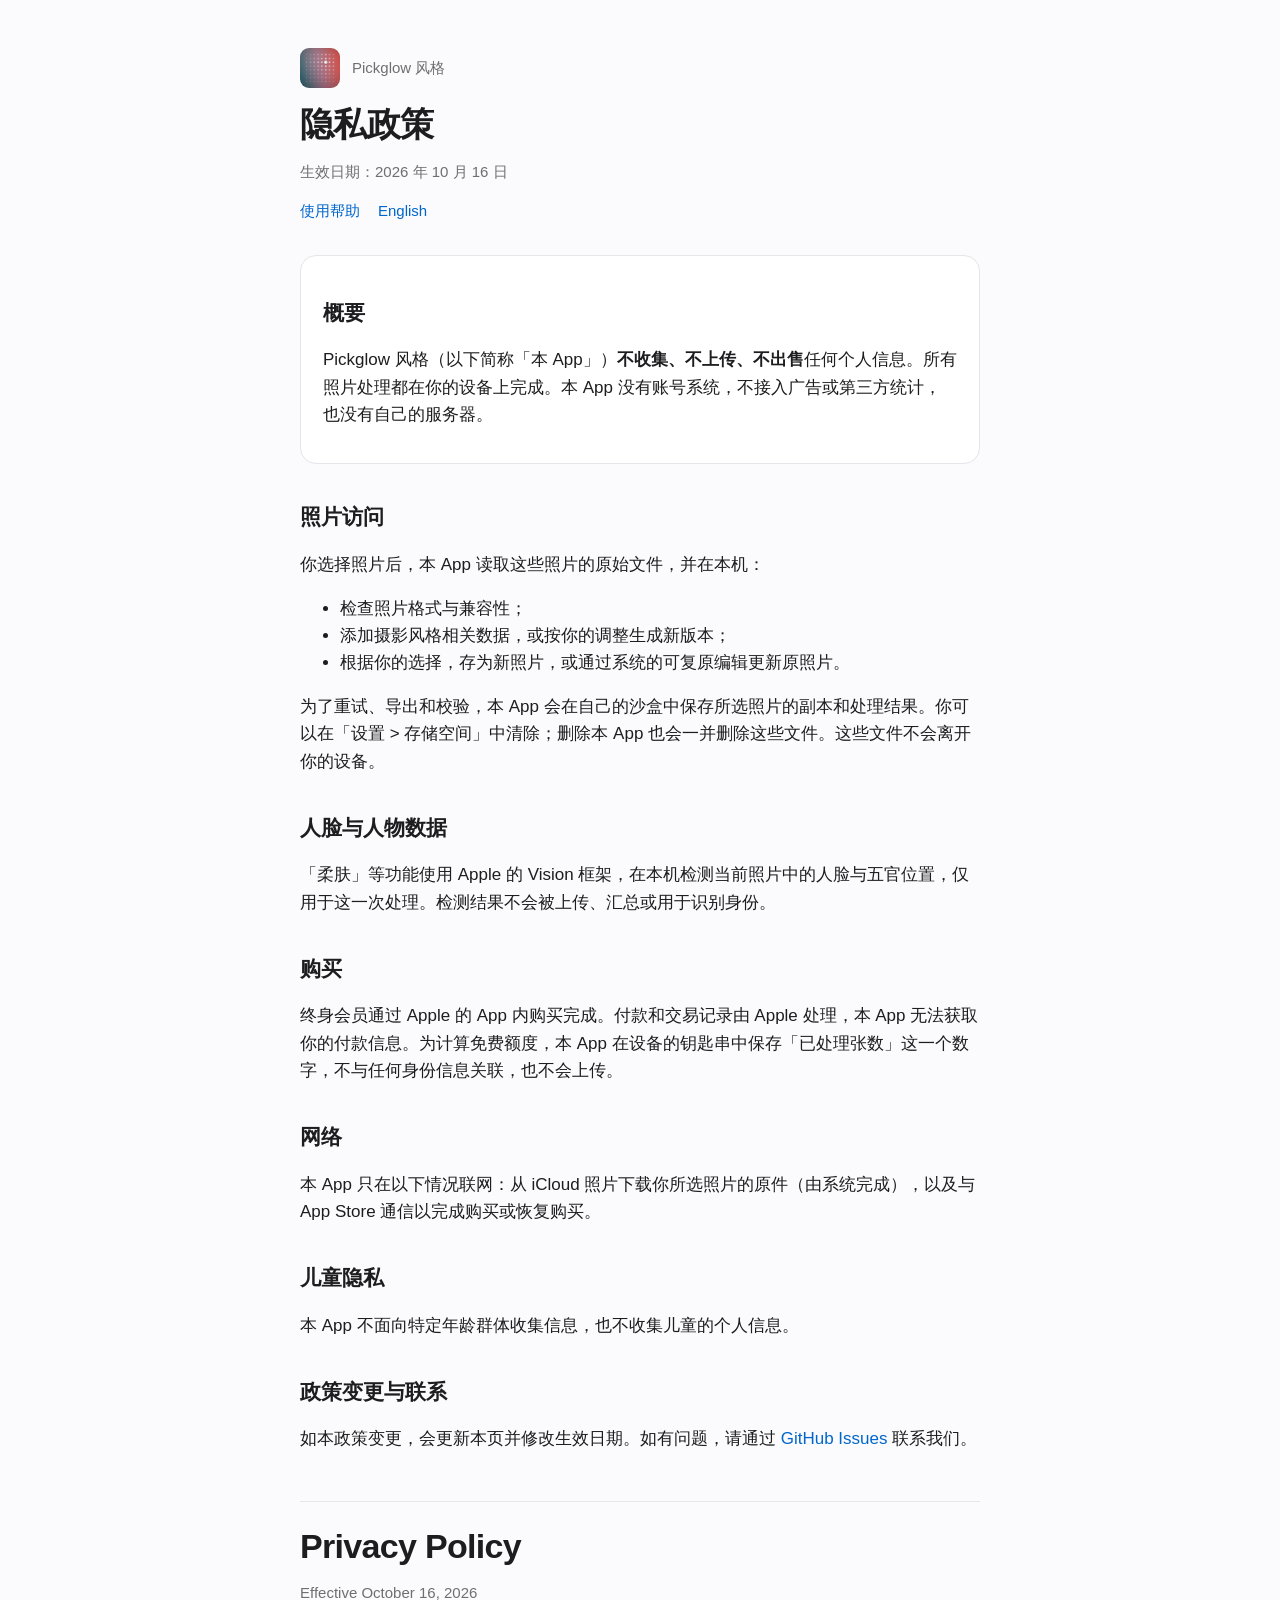
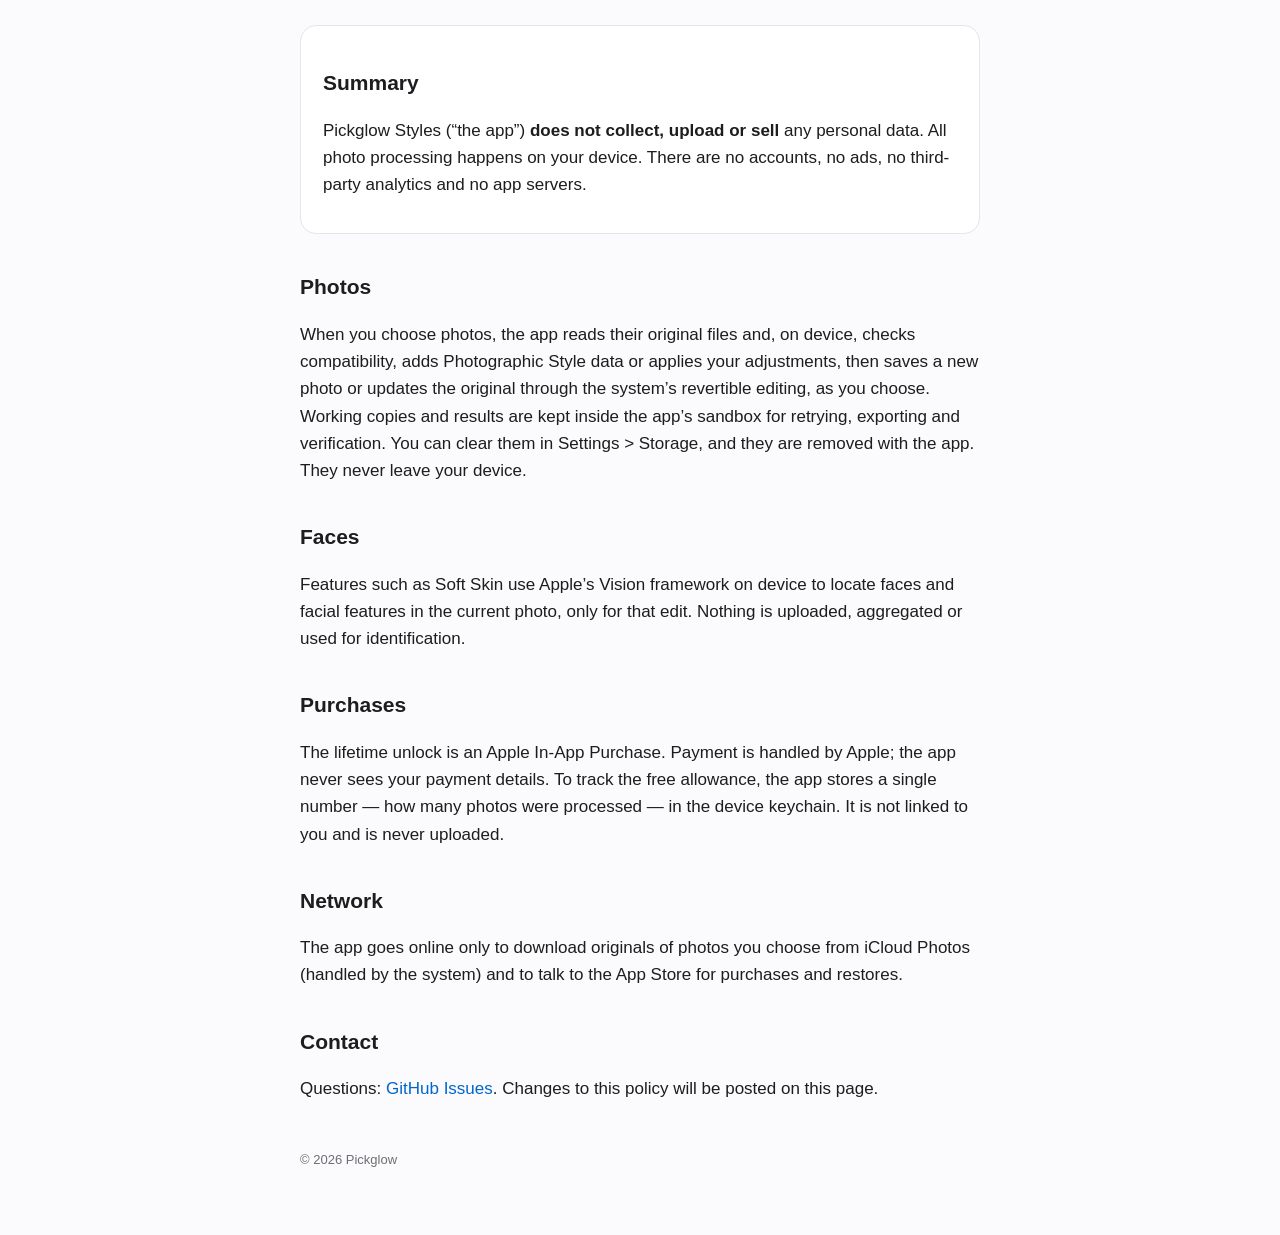
==== privacy.html @ 71cefebd "Privacy policy and support pages for Pickglow" ====
<!doctype html>
<html lang="zh-Hans">
<head>
<meta charset="utf-8">
<meta name="viewport" content="width=device-width, initial-scale=1">
<title>隐私政策 · Pickglow 风格</title>
<link rel="stylesheet" href="style.css">
</head>
<body>
<main>
  <header>
    <div class="app"><img src="icon.png" alt=""> Pickglow 风格</div>
    <h1>隐私政策</h1>
    <p class="muted">生效日期：2026 年 10 月 16 日</p>
    <nav><a href="support.html">使用帮助</a><a href="#en">English</a></nav>
  </header>

  <section class="card">
    <h2>概要</h2>
    <p>Pickglow 风格（以下简称「本 App」）<strong>不收集、不上传、不出售</strong>任何个人信息。所有照片处理都在你的设备上完成。本 App 没有账号系统，不接入广告或第三方统计，也没有自己的服务器。</p>
  </section>

  <h2>照片访问</h2>
  <p>你选择照片后，本 App 读取这些照片的原始文件，并在本机：</p>
  <ul>
    <li>检查照片格式与兼容性；</li>
    <li>添加摄影风格相关数据，或按你的调整生成新版本；</li>
    <li>根据你的选择，存为新照片，或通过系统的可复原编辑更新原照片。</li>
  </ul>
  <p>为了重试、导出和校验，本 App 会在自己的沙盒中保存所选照片的副本和处理结果。你可以在「设置 &gt; 存储空间」中清除；删除本 App 也会一并删除这些文件。这些文件不会离开你的设备。</p>

  <h2>人脸与人物数据</h2>
  <p>「柔肤」等功能使用 Apple 的 Vision 框架，在本机检测当前照片中的人脸与五官位置，仅用于这一次处理。检测结果不会被上传、汇总或用于识别身份。</p>

  <h2>购买</h2>
  <p>终身会员通过 Apple 的 App 内购买完成。付款和交易记录由 Apple 处理，本 App 无法获取你的付款信息。为计算免费额度，本 App 在设备的钥匙串中保存「已处理张数」这一个数字，不与任何身份信息关联，也不会上传。</p>

  <h2>网络</h2>
  <p>本 App 只在以下情况联网：从 iCloud 照片下载你所选照片的原件（由系统完成），以及与 App Store 通信以完成购买或恢复购买。</p>

  <h2>儿童隐私</h2>
  <p>本 App 不面向特定年龄群体收集信息，也不收集儿童的个人信息。</p>

  <h2>政策变更与联系</h2>
  <p>如本政策变更，会更新本页并修改生效日期。如有问题，请通过 <a href="https://github.com/Yshfan/pickglow/issues">GitHub Issues</a> 联系我们。</p>

  <hr id="en">
  <h1>Privacy Policy</h1>
  <p class="muted">Effective October 16, 2026</p>
  <section class="card">
    <h2>Summary</h2>
    <p>Pickglow Styles (“the app”) <strong>does not collect, upload or sell</strong> any personal data. All photo processing happens on your device. There are no accounts, no ads, no third-party analytics and no app servers.</p>
  </section>
  <h2>Photos</h2>
  <p>When you choose photos, the app reads their original files and, on device, checks compatibility, adds Photographic Style data or applies your adjustments, then saves a new photo or updates the original through the system’s revertible editing, as you choose. Working copies and results are kept inside the app’s sandbox for retrying, exporting and verification. You can clear them in Settings &gt; Storage, and they are removed with the app. They never leave your device.</p>
  <h2>Faces</h2>
  <p>Features such as Soft Skin use Apple’s Vision framework on device to locate faces and facial features in the current photo, only for that edit. Nothing is uploaded, aggregated or used for identification.</p>
  <h2>Purchases</h2>
  <p>The lifetime unlock is an Apple In-App Purchase. Payment is handled by Apple; the app never sees your payment details. To track the free allowance, the app stores a single number — how many photos were processed — in the device keychain. It is not linked to you and is never uploaded.</p>
  <h2>Network</h2>
  <p>The app goes online only to download originals of photos you choose from iCloud Photos (handled by the system) and to talk to the App Store for purchases and restores.</p>
  <h2>Contact</h2>
  <p>Questions: <a href="https://github.com/Yshfan/pickglow/issues">GitHub Issues</a>. Changes to this policy will be posted on this page.</p>

  <footer>© 2026 Pickglow</footer>
</main>
</body>
</html>
---- style.css ----
:root { --bg: #fbfbfd; --text: #1d1d1f; --muted: #6e6e73; --line: #e5e5ea; --card: #ffffff; --link: #0066cc; }
@media (prefers-color-scheme: dark) {
  :root { --bg: #000; --text: #f5f5f7; --muted: #a1a1a6; --line: #2c2c2e; --card: #1c1c1e; --link: #2997ff; }
}
* { box-sizing: border-box; }
body { margin: 0; background: var(--bg); color: var(--text);
  font: 17px/1.6 -apple-system, BlinkMacSystemFont, "PingFang SC", "Helvetica Neue", sans-serif; }
main { max-width: 720px; margin: 0 auto; padding: 48px 20px 64px; }
header { margin-bottom: 32px; }
.app { display: flex; align-items: center; gap: 12px; color: var(--muted); font-size: 15px; }
.app img { width: 40px; height: 40px; border-radius: 9px; }
h1 { font-size: 34px; line-height: 1.2; margin: 16px 0 8px; letter-spacing: -0.02em; }
h2 { font-size: 21px; margin: 36px 0 8px; }
p, li { color: var(--text); }
.muted { color: var(--muted); font-size: 15px; }
section.card { background: var(--card); border: 1px solid var(--line); border-radius: 16px; padding: 4px 22px 18px; margin-top: 20px; }
a { color: var(--link); text-decoration: none; } a:hover { text-decoration: underline; }
nav { display: flex; gap: 18px; flex-wrap: wrap; font-size: 15px; margin-top: 12px; }
hr { border: 0; border-top: 1px solid var(--line); margin: 48px 0 24px; }
details { border-top: 1px solid var(--line); padding: 12px 0; }
details:first-of-type { border-top: 0; }
summary { cursor: pointer; font-weight: 600; }
footer { margin-top: 48px; color: var(--muted); font-size: 13px; }
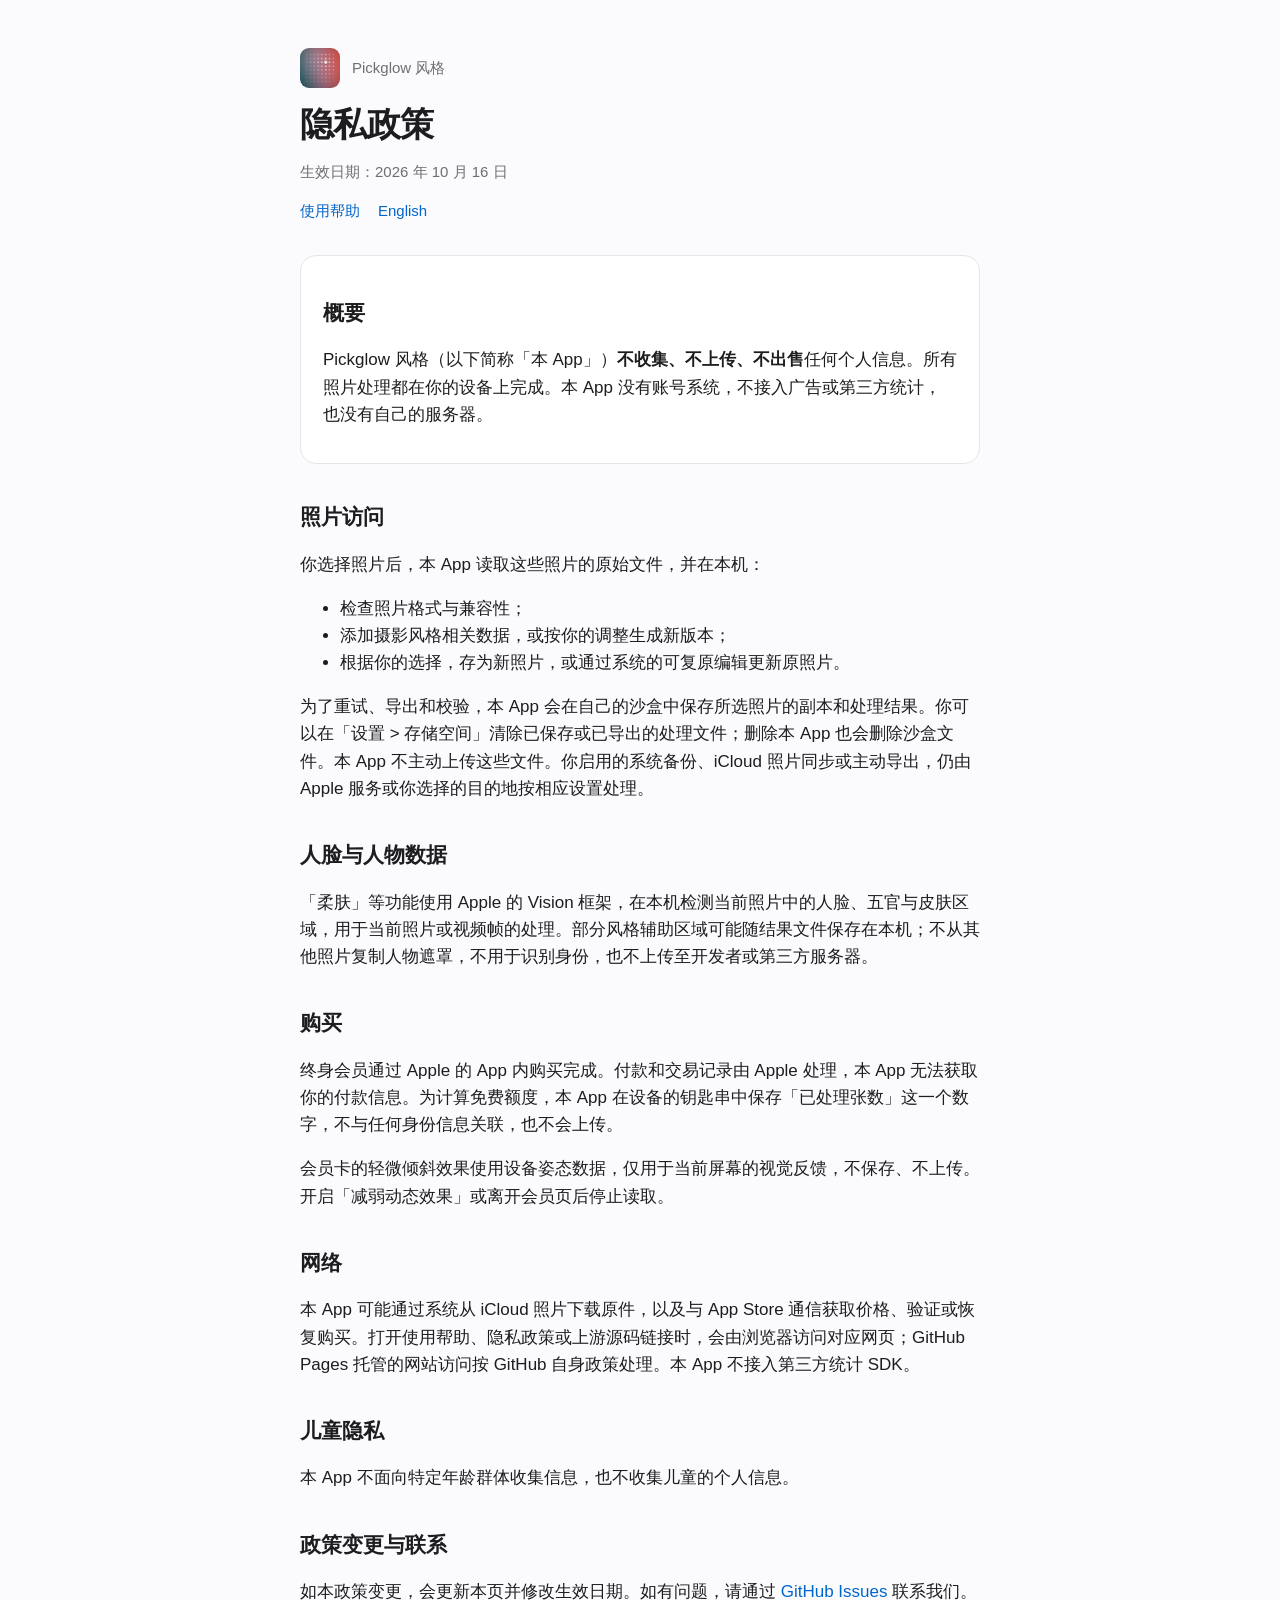
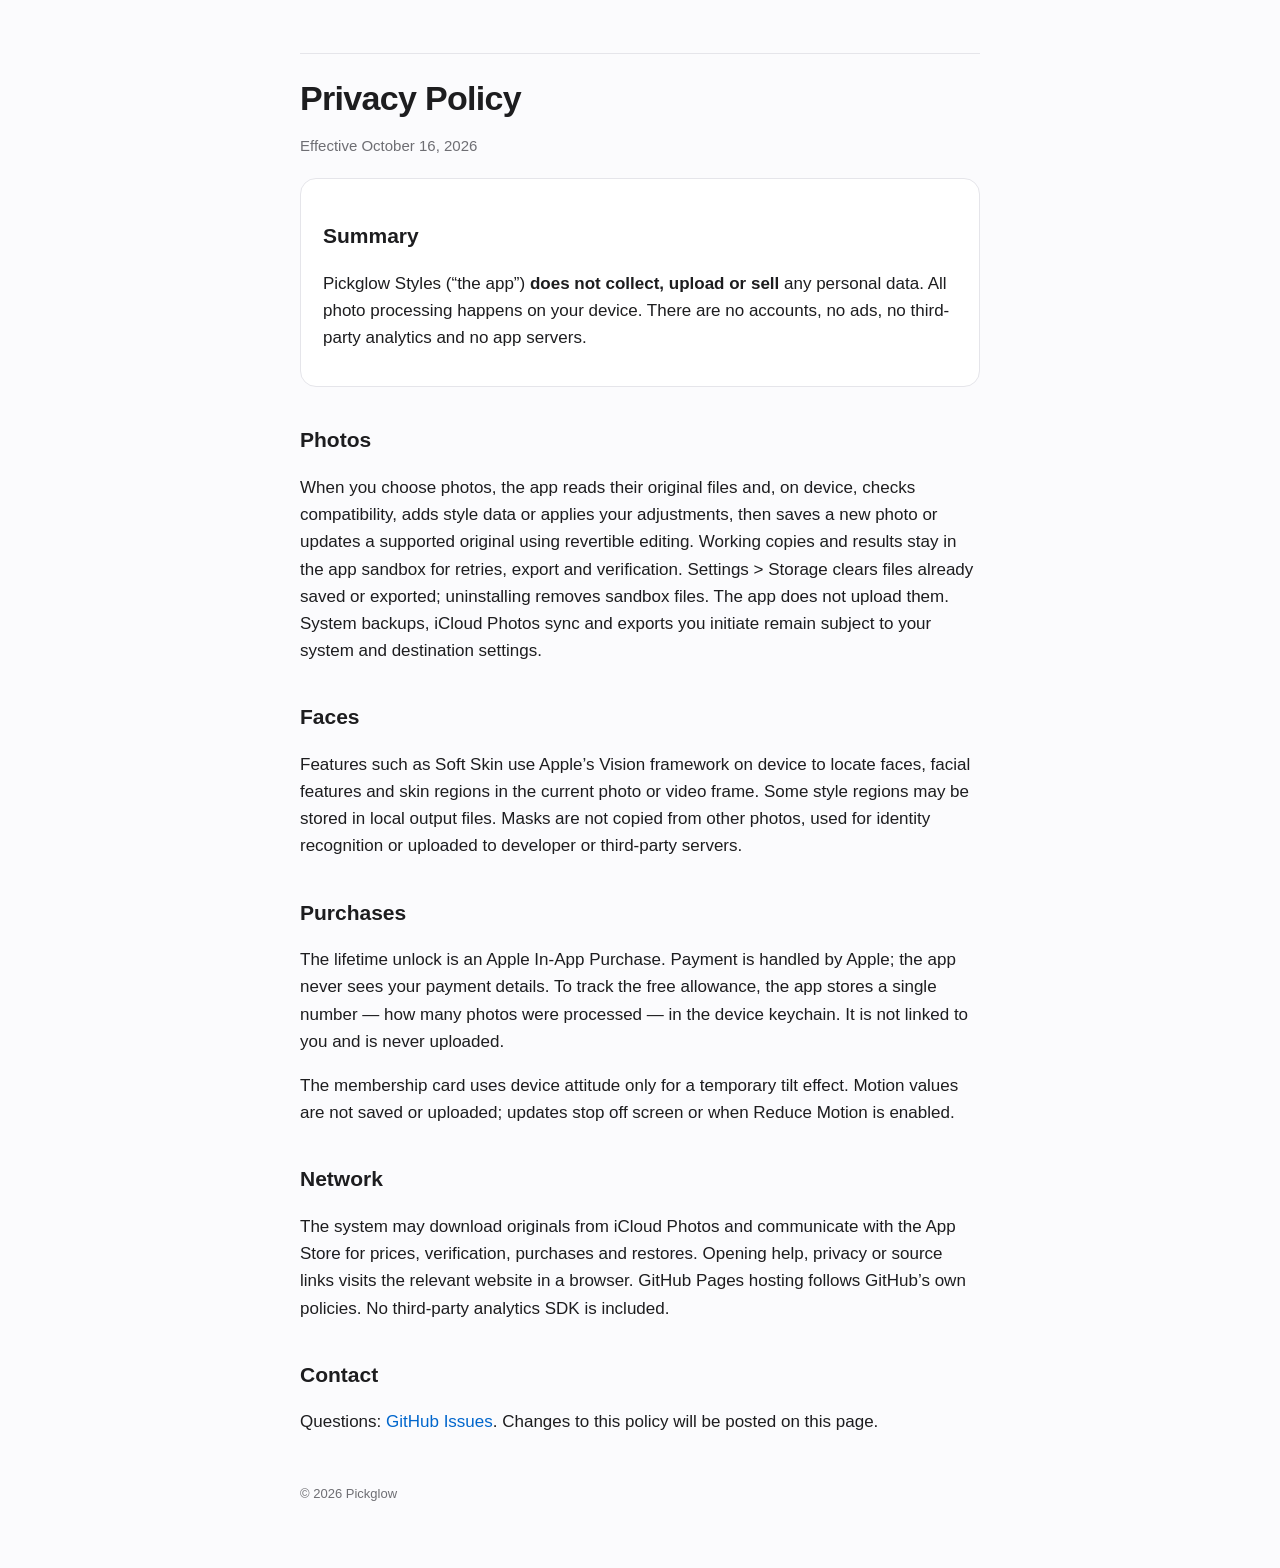
==== commit bf7a0f58: "Clarify local processing privacy, lifetime pricing, and Live Photo limits" ====
--- a/privacy.html
+++ b/privacy.html
@@ -27,16 +27,17 @@
     <li>添加摄影风格相关数据，或按你的调整生成新版本；</li>
     <li>根据你的选择，存为新照片，或通过系统的可复原编辑更新原照片。</li>
   </ul>
-  <p>为了重试、导出和校验，本 App 会在自己的沙盒中保存所选照片的副本和处理结果。你可以在「设置 &gt; 存储空间」中清除；删除本 App 也会一并删除这些文件。这些文件不会离开你的设备。</p>
+  <p>为了重试、导出和校验，本 App 会在自己的沙盒中保存所选照片的副本和处理结果。你可以在「设置 &gt; 存储空间」清除已保存或已导出的处理文件；删除本 App 也会删除沙盒文件。本 App 不主动上传这些文件。你启用的系统备份、iCloud 照片同步或主动导出，仍由 Apple 服务或你选择的目的地按相应设置处理。</p>
 
   <h2>人脸与人物数据</h2>
-  <p>「柔肤」等功能使用 Apple 的 Vision 框架，在本机检测当前照片中的人脸与五官位置，仅用于这一次处理。检测结果不会被上传、汇总或用于识别身份。</p>
+  <p>「柔肤」等功能使用 Apple 的 Vision 框架，在本机检测当前照片中的人脸、五官与皮肤区域，用于当前照片或视频帧的处理。部分风格辅助区域可能随结果文件保存在本机；不从其他照片复制人物遮罩，不用于识别身份，也不上传至开发者或第三方服务器。</p>
 
   <h2>购买</h2>
   <p>终身会员通过 Apple 的 App 内购买完成。付款和交易记录由 Apple 处理，本 App 无法获取你的付款信息。为计算免费额度，本 App 在设备的钥匙串中保存「已处理张数」这一个数字，不与任何身份信息关联，也不会上传。</p>
+  <p>会员卡的轻微倾斜效果使用设备姿态数据，仅用于当前屏幕的视觉反馈，不保存、不上传。开启「减弱动态效果」或离开会员页后停止读取。</p>
 
   <h2>网络</h2>
-  <p>本 App 只在以下情况联网：从 iCloud 照片下载你所选照片的原件（由系统完成），以及与 App Store 通信以完成购买或恢复购买。</p>
+  <p>本 App 可能通过系统从 iCloud 照片下载原件，以及与 App Store 通信获取价格、验证或恢复购买。打开使用帮助、隐私政策或上游源码链接时，会由浏览器访问对应网页；GitHub Pages 托管的网站访问按 GitHub 自身政策处理。本 App 不接入第三方统计 SDK。</p>
 
   <h2>儿童隐私</h2>
   <p>本 App 不面向特定年龄群体收集信息，也不收集儿童的个人信息。</p>
@@ -52,13 +53,14 @@
     <p>Pickglow Styles (“the app”) <strong>does not collect, upload or sell</strong> any personal data. All photo processing happens on your device. There are no accounts, no ads, no third-party analytics and no app servers.</p>
   </section>
   <h2>Photos</h2>
-  <p>When you choose photos, the app reads their original files and, on device, checks compatibility, adds Photographic Style data or applies your adjustments, then saves a new photo or updates the original through the system’s revertible editing, as you choose. Working copies and results are kept inside the app’s sandbox for retrying, exporting and verification. You can clear them in Settings &gt; Storage, and they are removed with the app. They never leave your device.</p>
+  <p>When you choose photos, the app reads their original files and, on device, checks compatibility, adds style data or applies your adjustments, then saves a new photo or updates a supported original using revertible editing. Working copies and results stay in the app sandbox for retries, export and verification. Settings &gt; Storage clears files already saved or exported; uninstalling removes sandbox files. The app does not upload them. System backups, iCloud Photos sync and exports you initiate remain subject to your system and destination settings.</p>
   <h2>Faces</h2>
-  <p>Features such as Soft Skin use Apple’s Vision framework on device to locate faces and facial features in the current photo, only for that edit. Nothing is uploaded, aggregated or used for identification.</p>
+  <p>Features such as Soft Skin use Apple’s Vision framework on device to locate faces, facial features and skin regions in the current photo or video frame. Some style regions may be stored in local output files. Masks are not copied from other photos, used for identity recognition or uploaded to developer or third-party servers.</p>
   <h2>Purchases</h2>
   <p>The lifetime unlock is an Apple In-App Purchase. Payment is handled by Apple; the app never sees your payment details. To track the free allowance, the app stores a single number — how many photos were processed — in the device keychain. It is not linked to you and is never uploaded.</p>
+  <p>The membership card uses device attitude only for a temporary tilt effect. Motion values are not saved or uploaded; updates stop off screen or when Reduce Motion is enabled.</p>
   <h2>Network</h2>
-  <p>The app goes online only to download originals of photos you choose from iCloud Photos (handled by the system) and to talk to the App Store for purchases and restores.</p>
+  <p>The system may download originals from iCloud Photos and communicate with the App Store for prices, verification, purchases and restores. Opening help, privacy or source links visits the relevant website in a browser. GitHub Pages hosting follows GitHub’s own policies. No third-party analytics SDK is included.</p>
   <h2>Contact</h2>
   <p>Questions: <a href="https://github.com/Yshfan/pickglow/issues">GitHub Issues</a>. Changes to this policy will be posted on this page.</p>
 
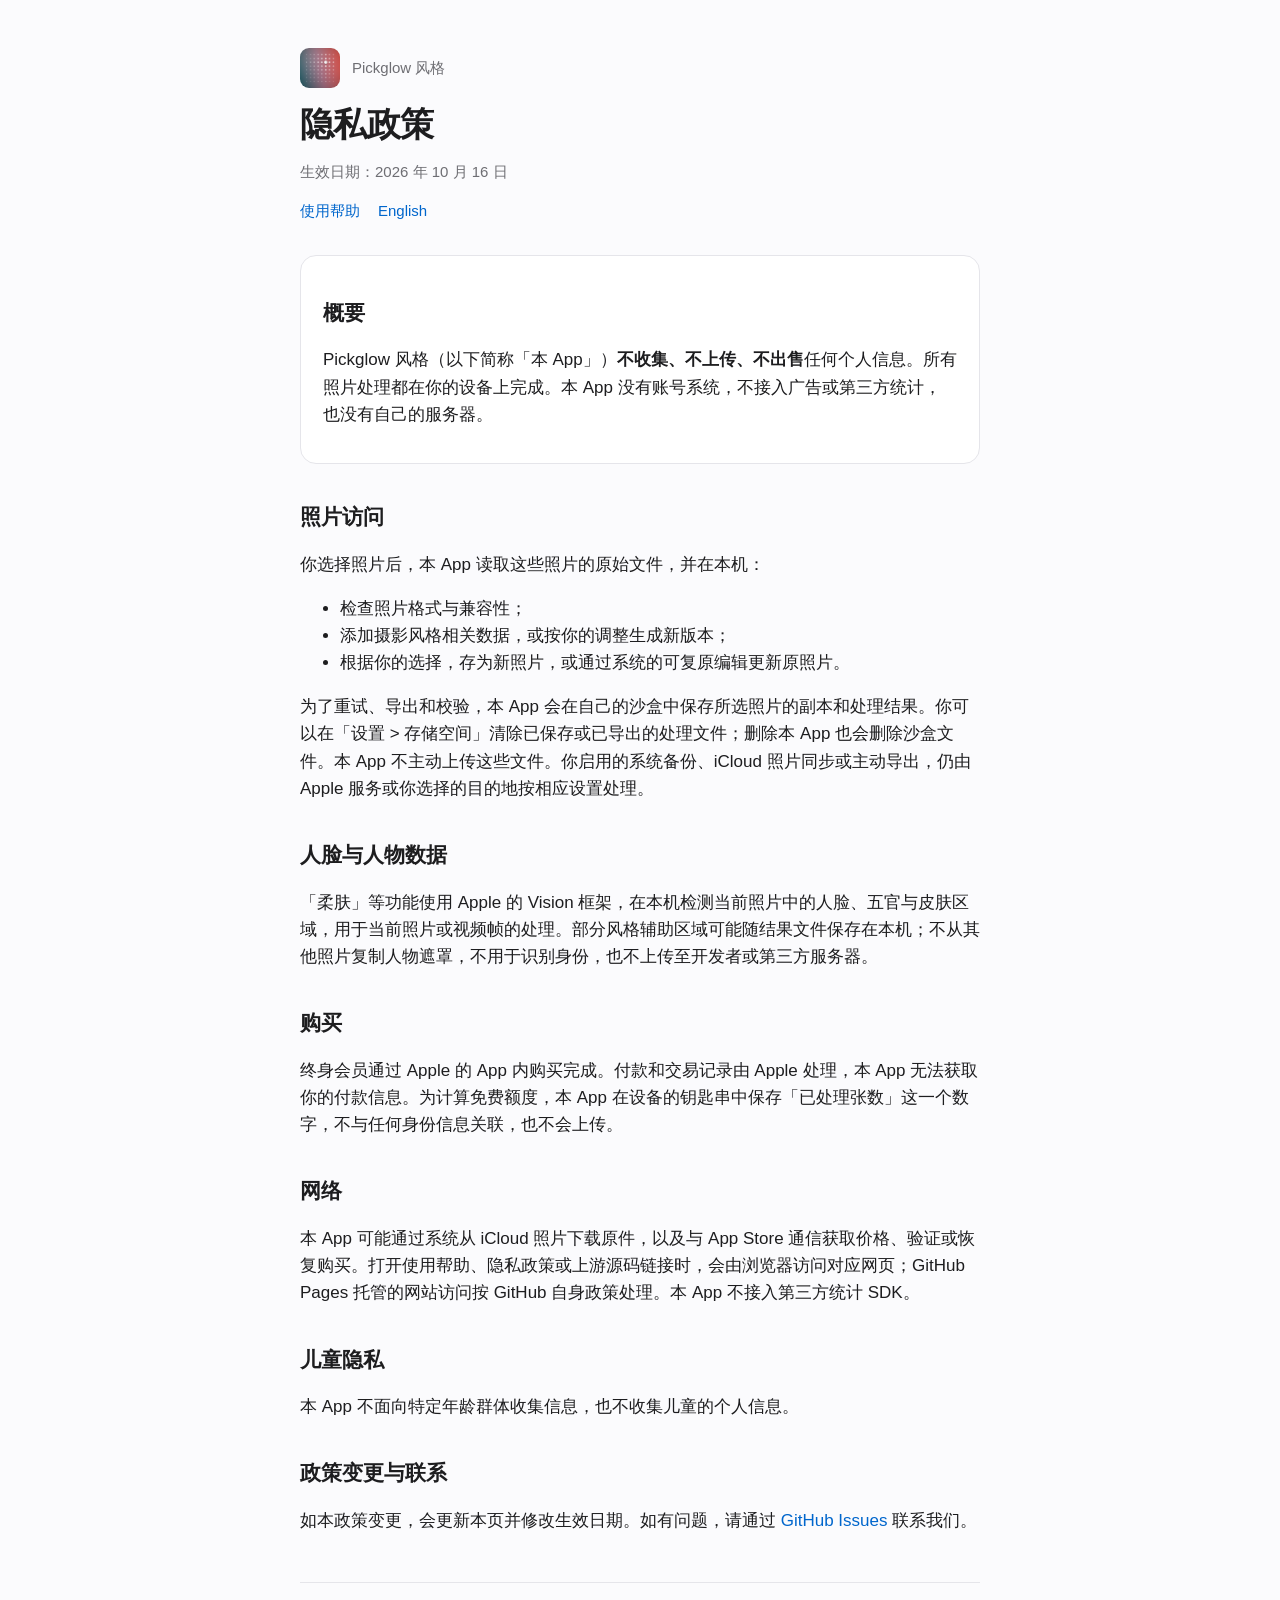
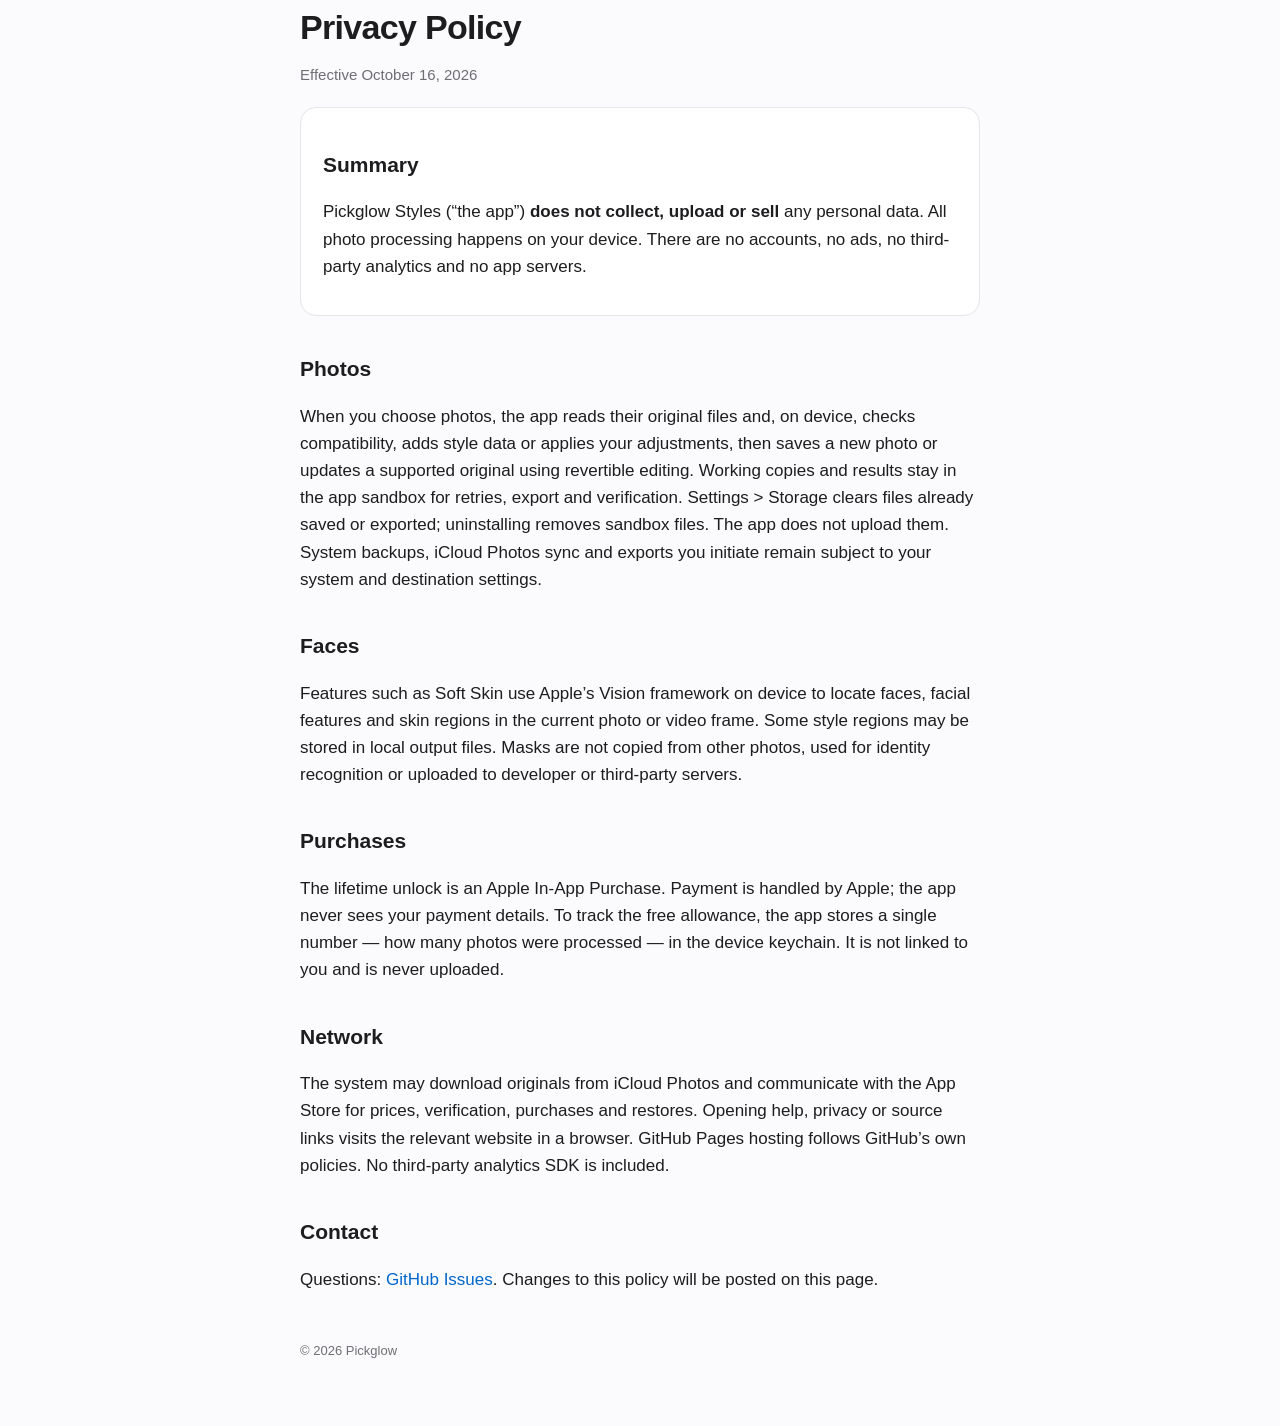
==== commit b3420a82: "Privacy: membership card no longer reads device motion Co-Authored-By: Claude Opus 5.5 <noreply@anth" ====
--- a/privacy.html
+++ b/privacy.html
@@ -34,7 +34,6 @@
 
   <h2>购买</h2>
   <p>终身会员通过 Apple 的 App 内购买完成。付款和交易记录由 Apple 处理，本 App 无法获取你的付款信息。为计算免费额度，本 App 在设备的钥匙串中保存「已处理张数」这一个数字，不与任何身份信息关联，也不会上传。</p>
-  <p>会员卡的轻微倾斜效果使用设备姿态数据，仅用于当前屏幕的视觉反馈，不保存、不上传。开启「减弱动态效果」或离开会员页后停止读取。</p>
 
   <h2>网络</h2>
   <p>本 App 可能通过系统从 iCloud 照片下载原件，以及与 App Store 通信获取价格、验证或恢复购买。打开使用帮助、隐私政策或上游源码链接时，会由浏览器访问对应网页；GitHub Pages 托管的网站访问按 GitHub 自身政策处理。本 App 不接入第三方统计 SDK。</p>
@@ -58,7 +57,6 @@
   <p>Features such as Soft Skin use Apple’s Vision framework on device to locate faces, facial features and skin regions in the current photo or video frame. Some style regions may be stored in local output files. Masks are not copied from other photos, used for identity recognition or uploaded to developer or third-party servers.</p>
   <h2>Purchases</h2>
   <p>The lifetime unlock is an Apple In-App Purchase. Payment is handled by Apple; the app never sees your payment details. To track the free allowance, the app stores a single number — how many photos were processed — in the device keychain. It is not linked to you and is never uploaded.</p>
-  <p>The membership card uses device attitude only for a temporary tilt effect. Motion values are not saved or uploaded; updates stop off screen or when Reduce Motion is enabled.</p>
   <h2>Network</h2>
   <p>The system may download originals from iCloud Photos and communicate with the App Store for prices, verification, purchases and restores. Opening help, privacy or source links visits the relevant website in a browser. GitHub Pages hosting follows GitHub’s own policies. No third-party analytics SDK is included.</p>
   <h2>Contact</h2>
